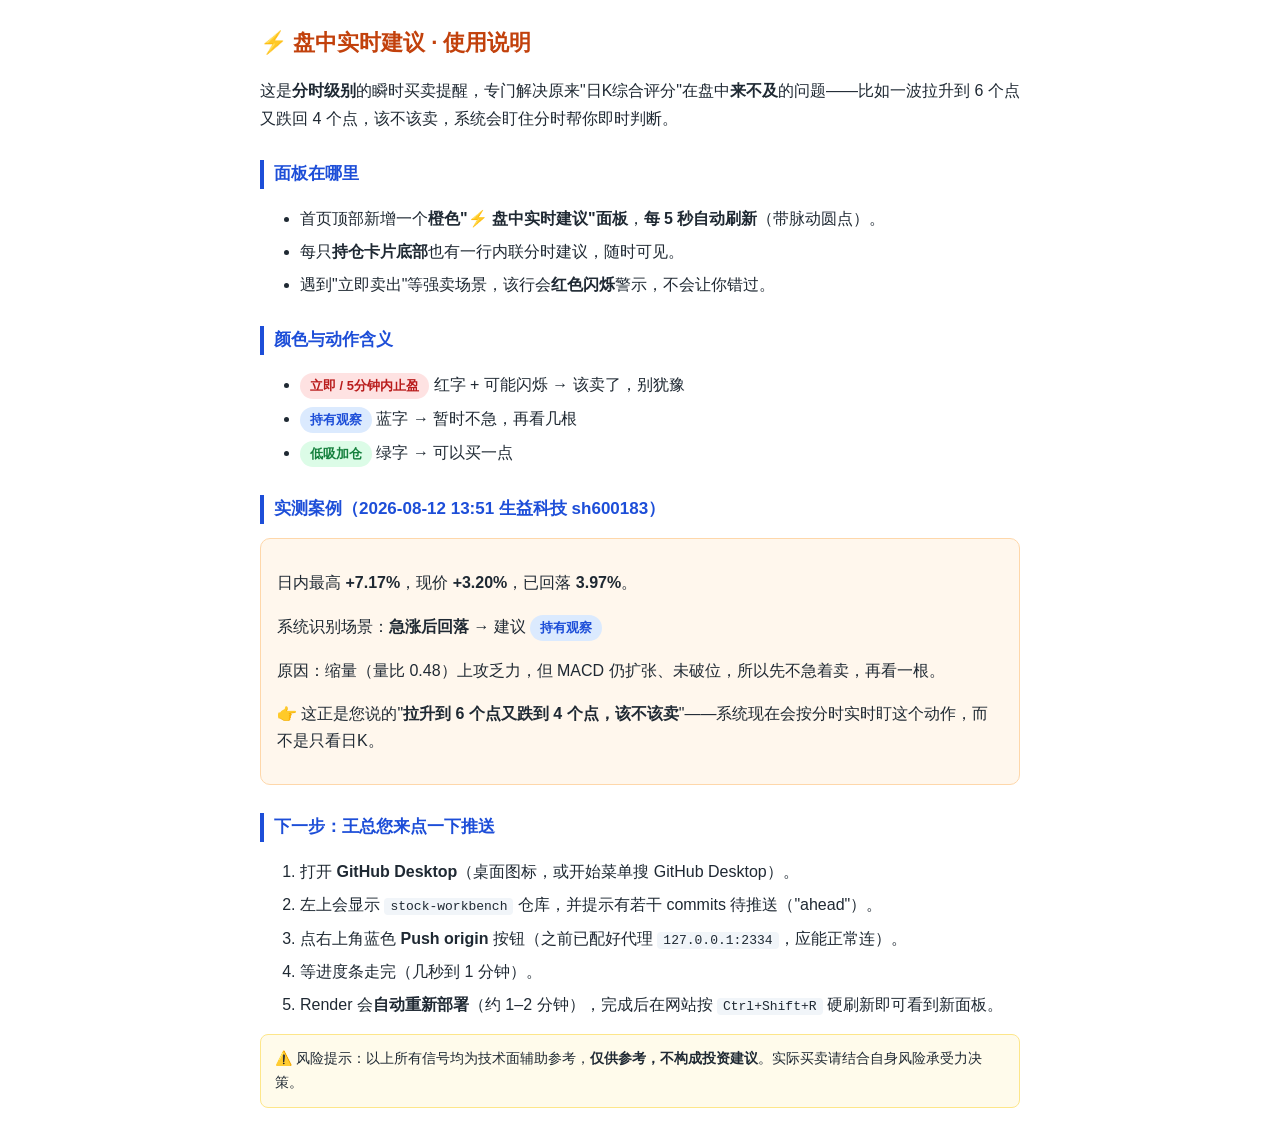
==== 盘中实时建议-使用说明.html @ 09cbb28f "docs: 盘中实时建议功能使用说明（图文）" ====
<!DOCTYPE html>
<html lang="zh-CN">
<head>
<meta charset="UTF-8">
<meta name="viewport" content="width=device-width, initial-scale=1.0">
<title>婷婷量化AI · 盘中实时建议使用说明</title>
<style>
  body { font-family: -apple-system, "PingFang SC", "Microsoft YaHei", sans-serif; max-width: 760px; margin: 24px auto; padding: 0 18px; color: #1f2933; line-height: 1.7; }
  h1 { font-size: 22px; color: #c2410c; }
  h2 { font-size: 17px; color: #1d4ed8; margin-top: 28px; border-left: 4px solid #1d4ed8; padding-left: 10px; }
  .case { background: #fff7ed; border: 1px solid #fed7aa; border-radius: 10px; padding: 14px 16px; margin: 14px 0; }
  .tag { display: inline-block; padding: 2px 10px; border-radius: 999px; font-size: 13px; font-weight: 600; }
  .t-red { background: #fee2e2; color: #b91c1c; }
  .t-blue { background: #dbeafe; color: #1d4ed8; }
  .t-green { background: #dcfce7; color: #15803d; }
  ol li, ul li { margin: 6px 0; }
  .warn { background: #fffbeb; border: 1px solid #fde68a; border-radius: 8px; padding: 12px 14px; font-size: 14px; }
  code { background: #f1f5f9; padding: 1px 6px; border-radius: 4px; font-size: 13px; }
</style>
</head>
<body>
  <h1>⚡ 盘中实时建议 · 使用说明</h1>
  <p>这是<strong>分时级别</strong>的瞬时买卖提醒，专门解决原来"日K综合评分"在盘中<strong>来不及</strong>的问题——比如一波拉升到 6 个点又跌回 4 个点，该不该卖，系统会盯住分时帮你即时判断。</p>

  <h2>面板在哪里</h2>
  <ul>
    <li>首页顶部新增一个<strong>橙色"⚡ 盘中实时建议"面板</strong>，<strong>每 5 秒自动刷新</strong>（带脉动圆点）。</li>
    <li>每只<strong>持仓卡片底部</strong>也有一行内联分时建议，随时可见。</li>
    <li>遇到"立即卖出"等强卖场景，该行会<strong>红色闪烁</strong>警示，不会让你错过。</li>
  </ul>

  <h2>颜色与动作含义</h2>
  <ul>
    <li><span class="tag t-red">立即 / 5分钟内止盈</span> 红字 + 可能闪烁 → 该卖了，别犹豫</li>
    <li><span class="tag t-blue">持有观察</span> 蓝字 → 暂时不急，再看几根</li>
    <li><span class="tag t-green">低吸加仓</span> 绿字 → 可以买一点</li>
  </ul>

  <h2>实测案例（2026-08-12 13:51 生益科技 sh600183）</h2>
  <div class="case">
    <p>日内最高 <strong>+7.17%</strong>，现价 <strong>+3.20%</strong>，已回落 <strong>3.97%</strong>。</p>
    <p>系统识别场景：<strong>急涨后回落</strong> → 建议 <span class="tag t-blue">持有观察</span></p>
    <p>原因：缩量（量比 0.48）上攻乏力，但 MACD 仍扩张、未破位，所以先不急着卖，再看一根。</p>
    <p>👉 这正是您说的"<strong>拉升到 6 个点又跌到 4 个点，该不该卖</strong>"——系统现在会按分时实时盯这个动作，而不是只看日K。</p>
  </div>

  <h2>下一步：王总您来点一下推送</h2>
  <ol>
    <li>打开 <strong>GitHub Desktop</strong>（桌面图标，或开始菜单搜 GitHub Desktop）。</li>
    <li>左上会显示 <code>stock-workbench</code> 仓库，并提示有若干 commits 待推送（"ahead"）。</li>
    <li>点右上角蓝色 <strong>Push origin</strong> 按钮（之前已配好代理 <code>127.0.0.1:2334</code>，应能正常连）。</li>
    <li>等进度条走完（几秒到 1 分钟）。</li>
    <li>Render 会<strong>自动重新部署</strong>（约 1–2 分钟），完成后在网站按 <code>Ctrl+Shift+R</code> 硬刷新即可看到新面板。</li>
  </ol>

  <div class="warn">
    ⚠️ 风险提示：以上所有信号均为技术面辅助参考，<strong>仅供参考，不构成投资建议</strong>。实际买卖请结合自身风险承受力决策。
  </div>
</body>
</html>
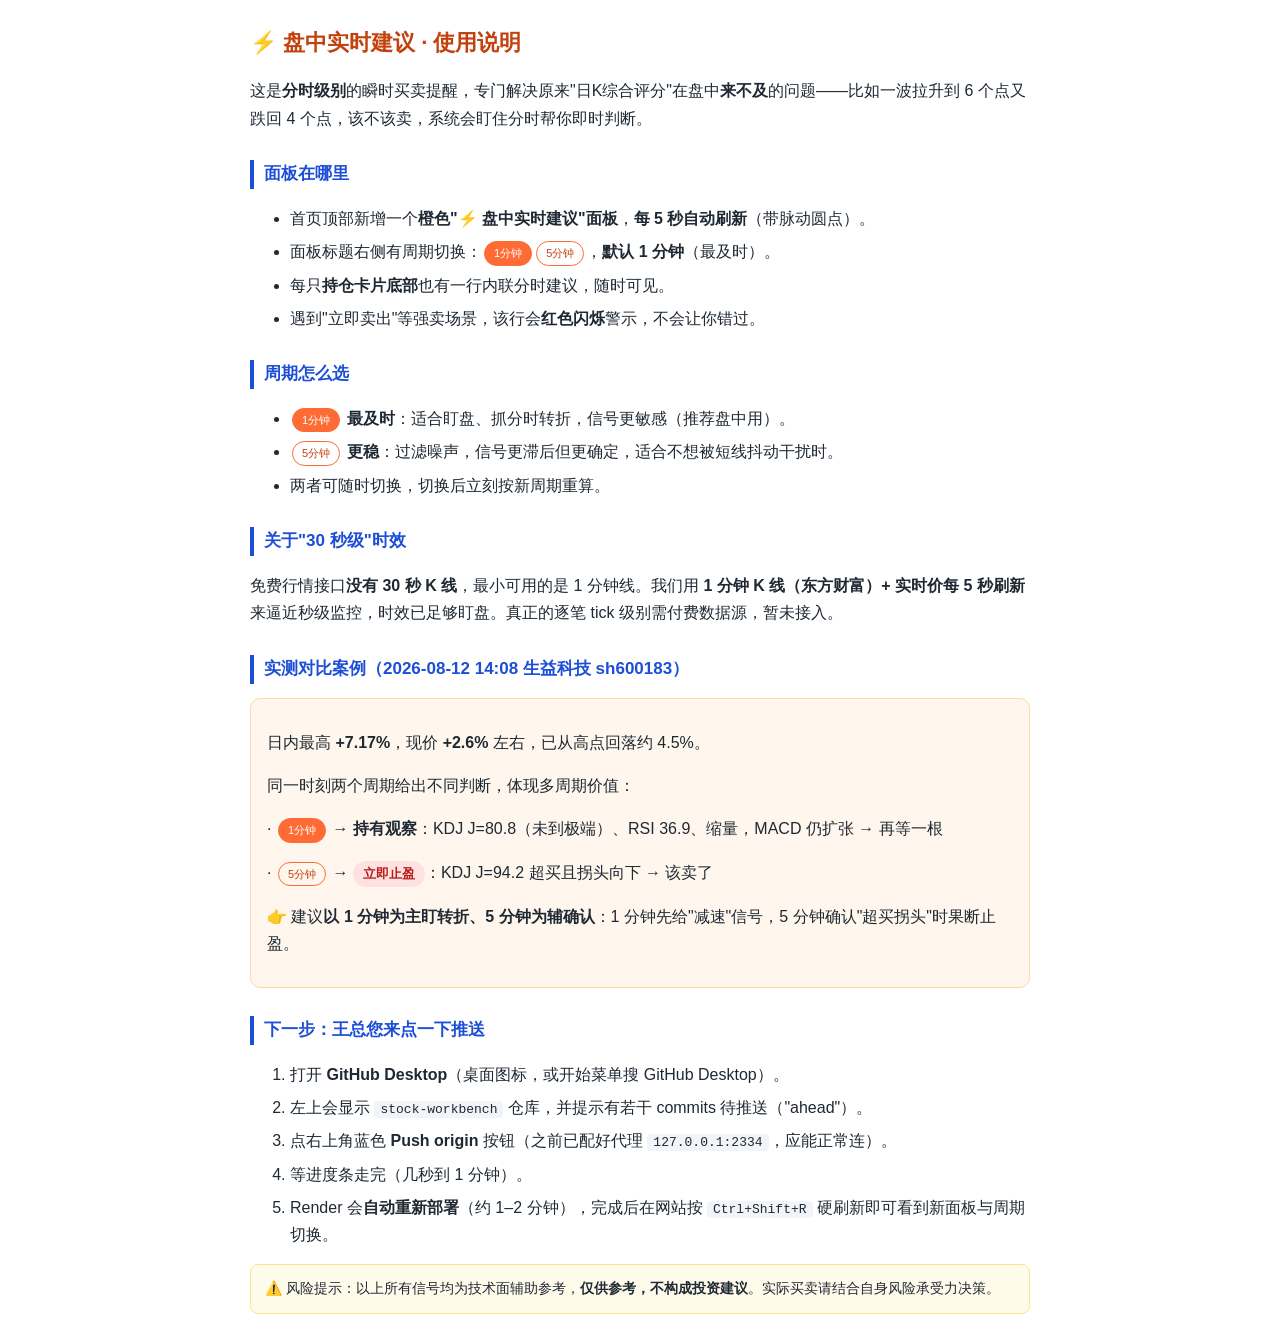
==== commit 6c42ce3b: "盘中分时支持 1 分钟 K 线（东方财富）+ 前端周期切换 - data_source: SCALE_MAP 加 1m；新增 fetch_kline_em 用东方财富 1 分钟线（新浪 scale=1" ====
--- a/盘中实时建议-使用说明.html
+++ b/盘中实时建议-使用说明.html
@@ -5,7 +5,7 @@
 <meta name="viewport" content="width=device-width, initial-scale=1.0">
 <title>婷婷量化AI · 盘中实时建议使用说明</title>
 <style>
-  body { font-family: -apple-system, "PingFang SC", "Microsoft YaHei", sans-serif; max-width: 760px; margin: 24px auto; padding: 0 18px; color: #1f2933; line-height: 1.7; }
+  body { font-family: -apple-system, "PingFang SC", "Microsoft YaHei", sans-serif; max-width: 780px; margin: 24px auto; padding: 0 18px; color: #1f2933; line-height: 1.7; }
   h1 { font-size: 22px; color: #c2410c; }
   h2 { font-size: 17px; color: #1d4ed8; margin-top: 28px; border-left: 4px solid #1d4ed8; padding-left: 10px; }
   .case { background: #fff7ed; border: 1px solid #fed7aa; border-radius: 10px; padding: 14px 16px; margin: 14px 0; }
@@ -16,6 +16,8 @@
   ol li, ul li { margin: 6px 0; }
   .warn { background: #fffbeb; border: 1px solid #fde68a; border-radius: 8px; padding: 12px 14px; font-size: 14px; }
   code { background: #f1f5f9; padding: 1px 6px; border-radius: 4px; font-size: 13px; }
+  .btn-demo { display:inline-block;font-size:11px;padding:2px 9px;border:1px solid #ff6b35;border-radius:999px;color:#c2410c;margin:0 2px; }
+  .btn-demo.on { background:#ff6b35;color:#fff; }
 </style>
 </head>
 <body>
@@ -25,23 +27,28 @@
   <h2>面板在哪里</h2>
   <ul>
     <li>首页顶部新增一个<strong>橙色"⚡ 盘中实时建议"面板</strong>，<strong>每 5 秒自动刷新</strong>（带脉动圆点）。</li>
+    <li>面板标题右侧有周期切换：<span class="btn-demo on">1分钟</span><span class="btn-demo">5分钟</span>，<strong>默认 1 分钟</strong>（最及时）。</li>
     <li>每只<strong>持仓卡片底部</strong>也有一行内联分时建议，随时可见。</li>
     <li>遇到"立即卖出"等强卖场景，该行会<strong>红色闪烁</strong>警示，不会让你错过。</li>
   </ul>
 
-  <h2>颜色与动作含义</h2>
+  <h2>周期怎么选</h2>
   <ul>
-    <li><span class="tag t-red">立即 / 5分钟内止盈</span> 红字 + 可能闪烁 → 该卖了，别犹豫</li>
-    <li><span class="tag t-blue">持有观察</span> 蓝字 → 暂时不急，再看几根</li>
-    <li><span class="tag t-green">低吸加仓</span> 绿字 → 可以买一点</li>
+    <li><span class="btn-demo on">1分钟</span> <strong>最及时</strong>：适合盯盘、抓分时转折，信号更敏感（推荐盘中用）。</li>
+    <li><span class="btn-demo">5分钟</span> <strong>更稳</strong>：过滤噪声，信号更滞后但更确定，适合不想被短线抖动干扰时。</li>
+    <li>两者可随时切换，切换后立刻按新周期重算。</li>
   </ul>
 
-  <h2>实测案例（2026-08-12 13:51 生益科技 sh600183）</h2>
+  <h2>关于"30 秒级"时效</h2>
+  <p>免费行情接口<strong>没有 30 秒 K 线</strong>，最小可用的是 1 分钟线。我们用 <strong>1 分钟 K 线（东方财富）+ 实时价每 5 秒刷新</strong> 来逼近秒级监控，时效已足够盯盘。真正的逐笔 tick 级别需付费数据源，暂未接入。</p>
+
+  <h2>实测对比案例（2026-08-12 14:08 生益科技 sh600183）</h2>
   <div class="case">
-    <p>日内最高 <strong>+7.17%</strong>，现价 <strong>+3.20%</strong>，已回落 <strong>3.97%</strong>。</p>
-    <p>系统识别场景：<strong>急涨后回落</strong> → 建议 <span class="tag t-blue">持有观察</span></p>
-    <p>原因：缩量（量比 0.48）上攻乏力，但 MACD 仍扩张、未破位，所以先不急着卖，再看一根。</p>
-    <p>👉 这正是您说的"<strong>拉升到 6 个点又跌到 4 个点，该不该卖</strong>"——系统现在会按分时实时盯这个动作，而不是只看日K。</p>
+    <p>日内最高 <strong>+7.17%</strong>，现价 <strong>+2.6%</strong> 左右，已从高点回落约 4.5%。</p>
+    <p>同一时刻两个周期给出不同判断，体现多周期价值：</p>
+    <p>· <span class="btn-demo on">1分钟</span> → <strong>持有观察</strong>：KDJ J=80.8（未到极端）、RSI 36.9、缩量，MACD 仍扩张 → 再等一根</p>
+    <p>· <span class="btn-demo">5分钟</span> → <span class="tag t-red">立即止盈</span>：KDJ J=94.2 超买且拐头向下 → 该卖了</p>
+    <p>👉 建议<strong>以 1 分钟为主盯转折、5 分钟为辅确认</strong>：1 分钟先给"减速"信号，5 分钟确认"超买拐头"时果断止盈。</p>
   </div>
 
   <h2>下一步：王总您来点一下推送</h2>
@@ -50,7 +57,7 @@
     <li>左上会显示 <code>stock-workbench</code> 仓库，并提示有若干 commits 待推送（"ahead"）。</li>
     <li>点右上角蓝色 <strong>Push origin</strong> 按钮（之前已配好代理 <code>127.0.0.1:2334</code>，应能正常连）。</li>
     <li>等进度条走完（几秒到 1 分钟）。</li>
-    <li>Render 会<strong>自动重新部署</strong>（约 1–2 分钟），完成后在网站按 <code>Ctrl+Shift+R</code> 硬刷新即可看到新面板。</li>
+    <li>Render 会<strong>自动重新部署</strong>（约 1–2 分钟），完成后在网站按 <code>Ctrl+Shift+R</code> 硬刷新即可看到新面板与周期切换。</li>
   </ol>
 
   <div class="warn">
